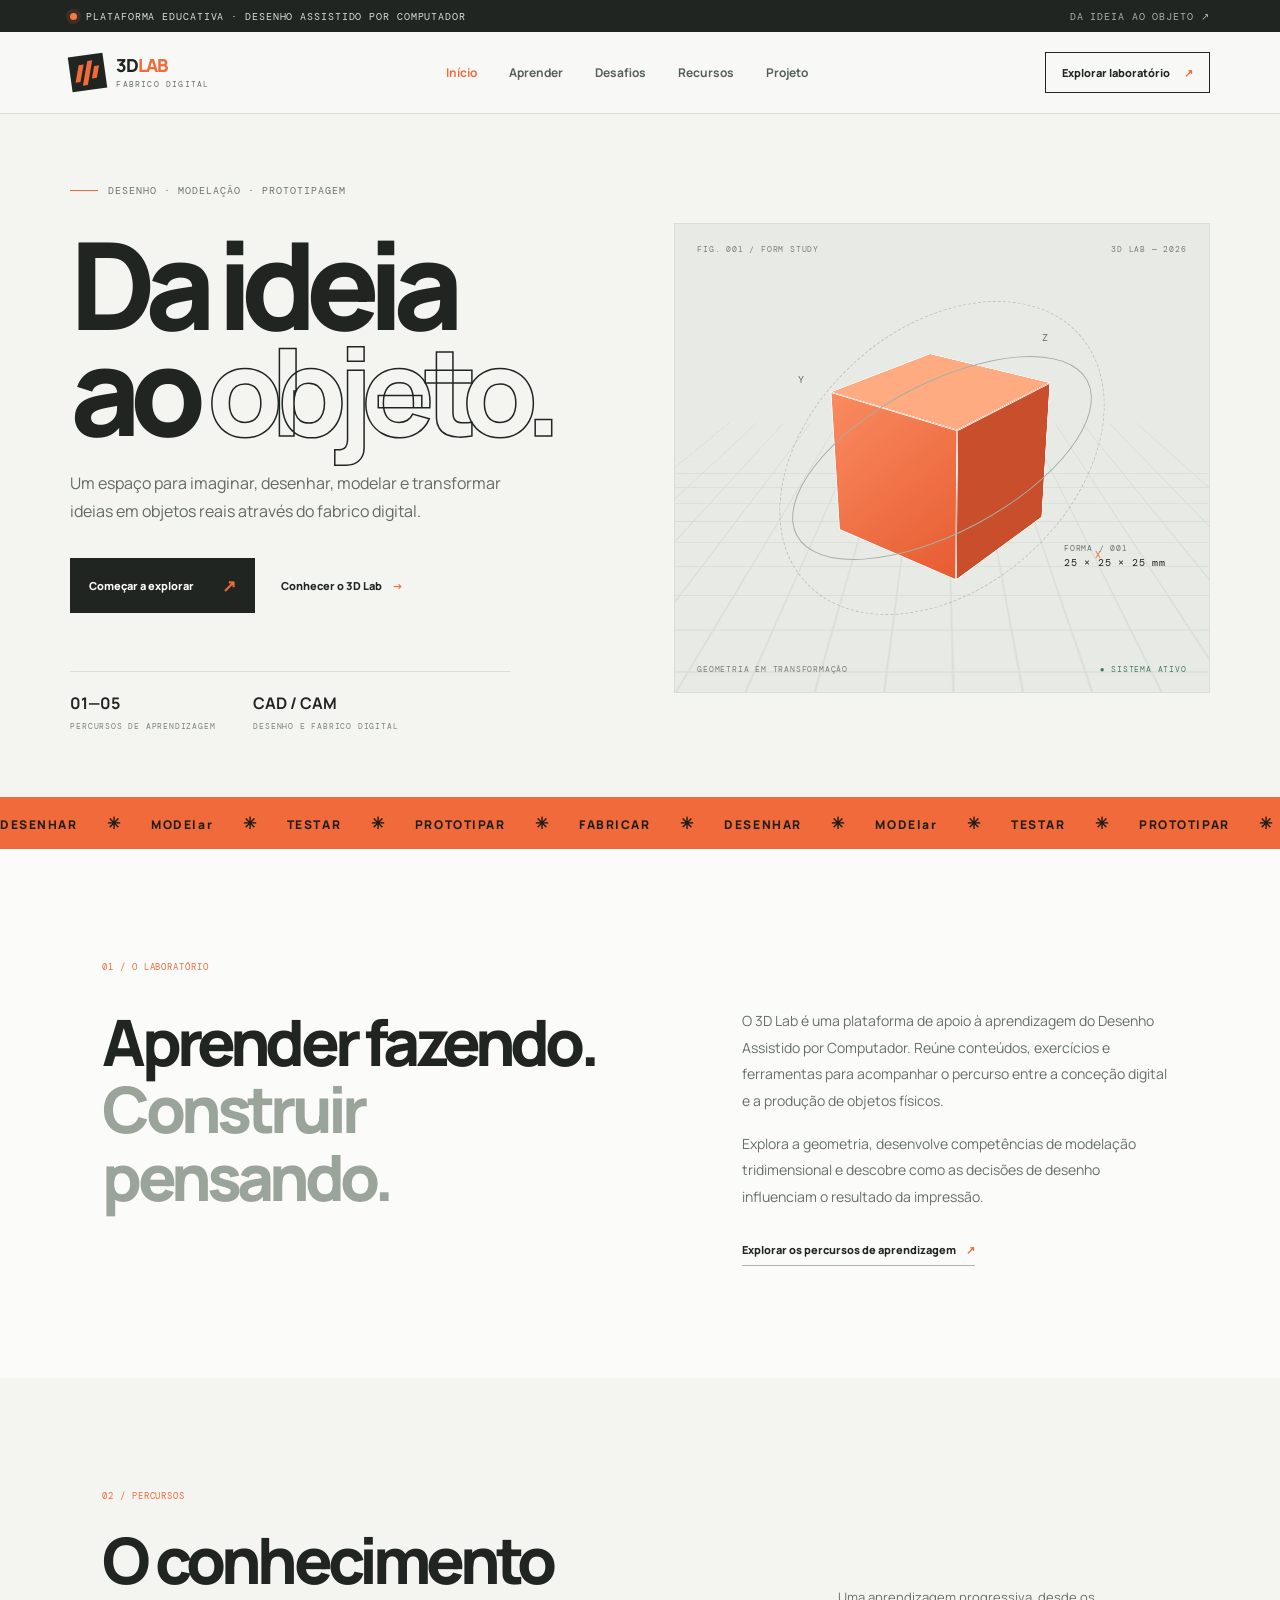
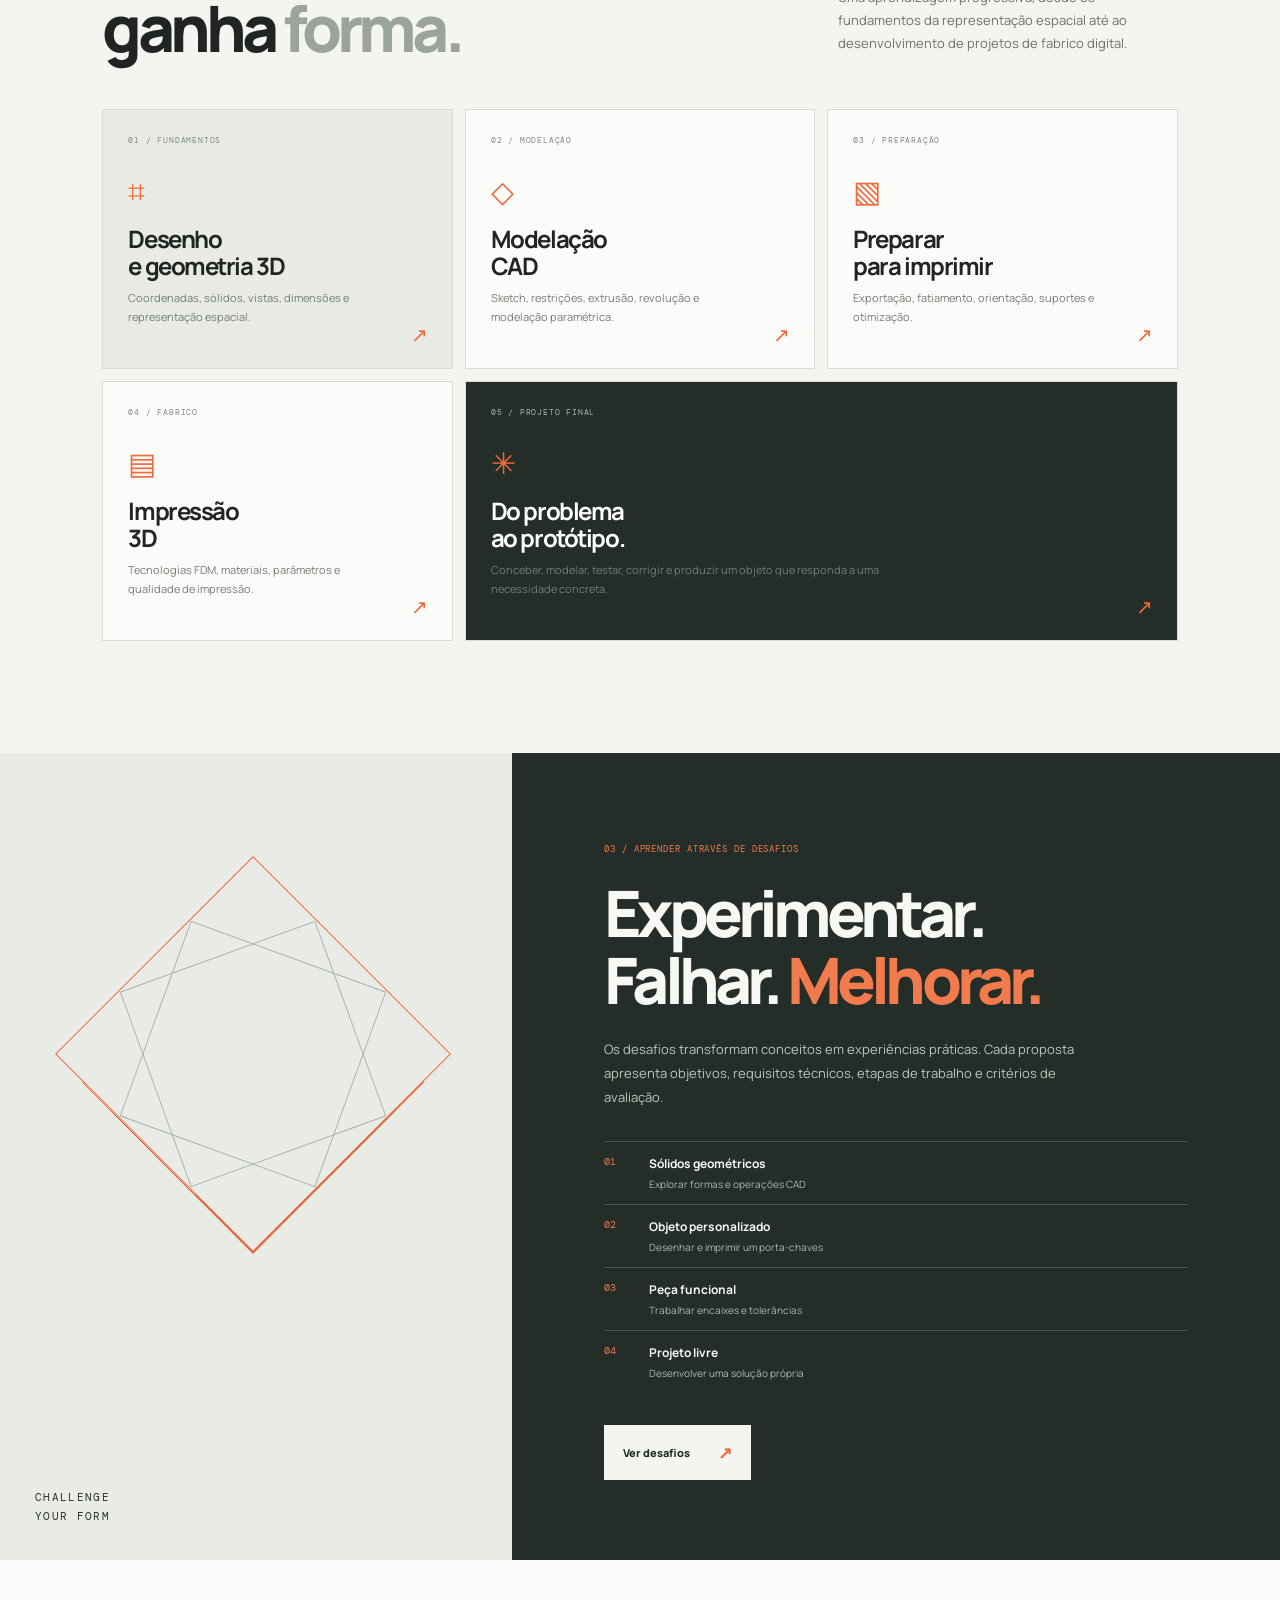
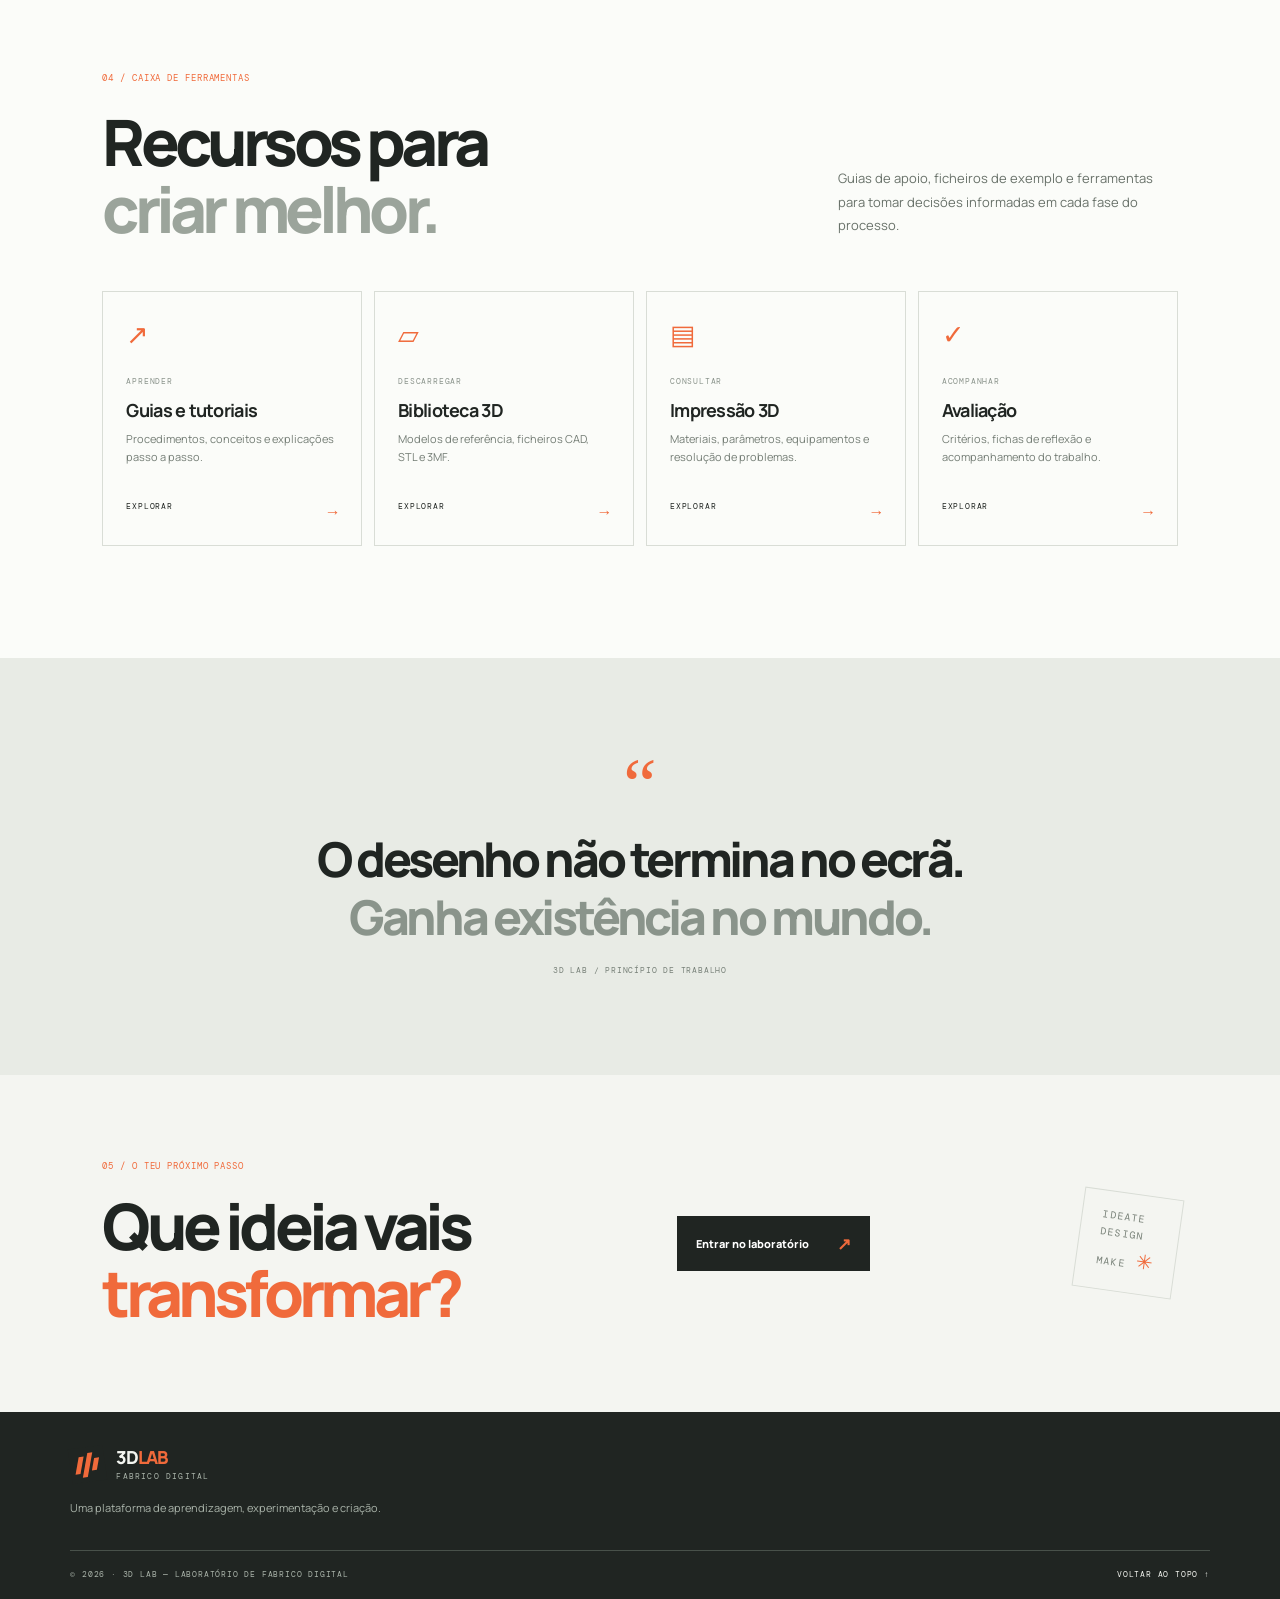
==== index.html @ cad80071 "Add files via upload" ====
<!doctype html>
<html lang="pt-PT">
<head>
  <meta charset="utf-8">
  <meta name="viewport" content="width=device-width, initial-scale=1">
  <meta name="description" content="3D Lab — Laboratório de Fabrico Digital. Aprender CAD, modelar, preparar e imprimir objetos 3D.">
  <meta name="theme-color" content="#f4f5f2">
  <title>3D Lab — Laboratório de Fabrico Digital</title>
  <link rel="preconnect" href="https://fonts.googleapis.com">
  <link rel="preconnect" href="https://fonts.gstatic.com" crossorigin>
  <link href="https://fonts.googleapis.com/css2?family=DM+Mono:wght@400;500&family=Manrope:wght@400;500;600;700;800&display=swap" rel="stylesheet">
  <link rel="stylesheet" href="style.css">
</head>
<body>
  <div class="announcement">
    <span class="status-dot"></span>
    PLATAFORMA EDUCATIVA · DESENHO ASSISTIDO POR COMPUTADOR
    <span class="announcement-right">DA IDEIA AO OBJETO ↗</span>
  </div>

  <header class="site-header">
    <a class="brand" href="#inicio" aria-label="3D Lab — início">
      <span class="brand-mark"><span></span><span></span><span></span></span>
      <span class="brand-name">3D<span>LAB</span><small>FABRICO DIGITAL</small></span>
    </a>
    <button class="menu-toggle" aria-label="Abrir menu" aria-expanded="false">☰</button>
    <nav class="main-nav" aria-label="Navegação principal">
      <a class="active" href="#inicio">Início</a>
      <a href="#percursos">Aprender</a>
      <a href="#desafios">Desafios</a>
      <a href="#recursos">Recursos</a>
      <a href="#sobre">Projeto</a>
    </nav>
    <a class="header-cta" href="#percursos">Explorar laboratório <span>↗</span></a>
  </header>

  <main>
    <section class="hero" id="inicio">
      <div class="hero-copy">
        <div class="eyebrow"><span class="eyebrow-line"></span> DESENHO · MODELAÇÃO · PROTOTIPAGEM</div>
        <h1>Da ideia<br>ao <span class="outline-word">objeto.</span></h1>
        <p class="hero-lead">Um espaço para imaginar, desenhar, modelar e transformar ideias em objetos reais através do fabrico digital.</p>
        <div class="hero-actions">
          <a class="button button-dark" href="#percursos">Começar a explorar <span>↗</span></a>
          <a class="text-link" href="#sobre">Conhecer o 3D Lab <span>→</span></a>
        </div>
        <div class="hero-meta">
          <div><strong>01—05</strong><span>PERCURSOS DE APRENDIZAGEM</span></div>
          <div><strong>CAD / CAM</strong><span>DESENHO E FABRICO DIGITAL</span></div>
        </div>
      </div>
      <div class="hero-visual" aria-label="Composição gráfica de um objeto geométrico tridimensional">
        <div class="visual-topline"><span>FIG. 001 / FORM STUDY</span><span>3D LAB — 2026</span></div>
        <div class="grid-plane"></div>
        <div class="cube-wrap">
          <div class="cube">
            <div class="face front"></div><div class="face back"></div>
            <div class="face right"></div><div class="face left"></div>
            <div class="face top"></div><div class="face bottom"></div>
          </div>
          <div class="orbit orbit-one"></div><div class="orbit orbit-two"></div>
          <span class="axis-label axis-x">X</span><span class="axis-label axis-y">Y</span><span class="axis-label axis-z">Z</span>
          <span class="visual-callout">FORMA / 001<br><b>25 × 25 × 25 mm</b></span>
        </div>
        <div class="visual-bottomline"><span>GEOMETRIA EM TRANSFORMAÇÃO</span><span>● SISTEMA ATIVO</span></div>
      </div>
    </section>

    <section class="ticker" aria-label="Áreas de trabalho">
      <div>DESENHAR <span>✳</span> MODElar <span>✳</span> TESTAR <span>✳</span> PROTOTIPAR <span>✳</span> FABRICAR <span>✳</span> DESENHAR <span>✳</span> MODElar <span>✳</span> TESTAR <span>✳</span> PROTOTIPAR <span>✳</span> FABRICAR <span>✳</span></div>
    </section>

    <section class="section intro-section" id="sobre">
      <div class="section-kicker">01 / O LABORATÓRIO</div>
      <div class="intro-grid">
        <h2>Aprender fazendo.<br><span>Construir pensando.</span></h2>
        <div class="intro-text">
          <p>O 3D Lab é uma plataforma de apoio à aprendizagem do Desenho Assistido por Computador. Reúne conteúdos, exercícios e ferramentas para acompanhar o percurso entre a conceção digital e a produção de objetos físicos.</p>
          <p>Explora a geometria, desenvolve competências de modelação tridimensional e descobre como as decisões de desenho influenciam o resultado da impressão.</p>
          <a class="underlined-link" href="#percursos">Explorar os percursos de aprendizagem <span>↗</span></a>
        </div>
      </div>
    </section>

    <section class="section learning-section" id="percursos">
      <div class="section-heading">
        <div><div class="section-kicker">02 / PERCURSOS</div><h2>O conhecimento<br>ganha <span>forma.</span></h2></div>
        <p>Uma aprendizagem progressiva, desde os fundamentos da representação espacial até ao desenvolvimento de projetos de fabrico digital.</p>
      </div>
      <div class="module-grid">
        <a class="module-card module-featured" href="#desafios">
          <div class="module-number">01 / FUNDAMENTOS</div><div class="module-icon">⌗</div>
          <h3>Desenho<br>e geometria 3D</h3><p>Coordenadas, sólidos, vistas, dimensões e representação espacial.</p>
          <span class="card-arrow">↗</span>
        </a>
        <a class="module-card" href="#desafios">
          <div class="module-number">02 / MODELAÇÃO</div><div class="module-icon">◇</div>
          <h3>Modelação<br>CAD</h3><p>Sketch, restrições, extrusão, revolução e modelação paramétrica.</p>
          <span class="card-arrow">↗</span>
        </a>
        <a class="module-card" href="#recursos">
          <div class="module-number">03 / PREPARAÇÃO</div><div class="module-icon">▧</div>
          <h3>Preparar<br>para imprimir</h3><p>Exportação, fatiamento, orientação, suportes e otimização.</p>
          <span class="card-arrow">↗</span>
        </a>
        <a class="module-card" href="#recursos">
          <div class="module-number">04 / FABRICO</div><div class="module-icon">▤</div>
          <h3>Impressão<br>3D</h3><p>Tecnologias FDM, materiais, parâmetros e qualidade de impressão.</p>
          <span class="card-arrow">↗</span>
        </a>
        <a class="module-card module-wide" href="#desafios">
          <div class="module-number">05 / PROJETO FINAL</div><div class="module-icon">✳</div>
          <h3>Do problema<br>ao protótipo.</h3><p>Conceber, modelar, testar, corrigir e produzir um objeto que responda a uma necessidade concreta.</p>
          <span class="card-arrow">↗</span>
        </a>
      </div>
    </section>

    <section class="challenge-band" id="desafios">
      <div class="challenge-graphic"><div class="wire-shape"></div><span>CHALLENGE<br>YOUR FORM</span></div>
      <div class="challenge-copy">
        <div class="section-kicker">03 / APRENDER ATRAVÉS DE DESAFIOS</div>
        <h2>Experimentar.<br>Falhar. <span>Melhorar.</span></h2>
        <p>Os desafios transformam conceitos em experiências práticas. Cada proposta apresenta objetivos, requisitos técnicos, etapas de trabalho e critérios de avaliação.</p>
        <div class="challenge-list">
          <div><span>01</span><b>Sólidos geométricos</b><small>Explorar formas e operações CAD</small></div>
          <div><span>02</span><b>Objeto personalizado</b><small>Desenhar e imprimir um porta-chaves</small></div>
          <div><span>03</span><b>Peça funcional</b><small>Trabalhar encaixes e tolerâncias</small></div>
          <div><span>04</span><b>Projeto livre</b><small>Desenvolver uma solução própria</small></div>
        </div>
        <a class="button button-light" href="pages/desafios.html">Ver desafios <span>↗</span></a>
      </div>
    </section>

    <section class="section resources-section" id="recursos">
      <div class="section-heading">
        <div><div class="section-kicker">04 / CAIXA DE FERRAMENTAS</div><h2>Recursos para<br><span>criar melhor.</span></h2></div>
        <p>Guias de apoio, ficheiros de exemplo e ferramentas para tomar decisões informadas em cada fase do processo.</p>
      </div>
      <div class="resource-grid">
        <a class="resource-card" href="pages/guias.html"><span class="resource-symbol">↗</span><span class="resource-type">APRENDER</span><h3>Guias e tutoriais</h3><p>Procedimentos, conceitos e explicações passo a passo.</p><span class="resource-bottom">EXPLORAR <b>→</b></span></a>
        <a class="resource-card" href="pages/biblioteca.html"><span class="resource-symbol">▱</span><span class="resource-type">DESCARREGAR</span><h3>Biblioteca 3D</h3><p>Modelos de referência, ficheiros CAD, STL e 3MF.</p><span class="resource-bottom">EXPLORAR <b>→</b></span></a>
        <a class="resource-card" href="pages/impressao.html"><span class="resource-symbol">▤</span><span class="resource-type">CONSULTAR</span><h3>Impressão 3D</h3><p>Materiais, parâmetros, equipamentos e resolução de problemas.</p><span class="resource-bottom">EXPLORAR <b>→</b></span></a>
        <a class="resource-card" href="pages/avaliacao.html"><span class="resource-symbol">✓</span><span class="resource-type">ACOMPANHAR</span><h3>Avaliação</h3><p>Critérios, fichas de reflexão e acompanhamento do trabalho.</p><span class="resource-bottom">EXPLORAR <b>→</b></span></a>
      </div>
    </section>

    <section class="quote-section">
      <div class="quote-mark">“</div>
      <blockquote>O desenho não termina no ecrã.<br><span>Ganha existência no mundo.</span></blockquote>
      <div class="quote-caption">3D LAB / PRINCÍPIO DE TRABALHO</div>
    </section>

    <section class="final-cta">
      <div><div class="section-kicker">05 / O TEU PRÓXIMO PASSO</div><h2>Que ideia vais<br><span>transformar?</span></h2></div>
      <a class="button button-dark" href="#percursos">Entrar no laboratório <span>↗</span></a>
      <div class="cta-stamp">IDEATE<br>DESIGN<br>MAKE<span>✳</span></div>
    </section>
  </main>

  <footer class="site-footer">
    <a class="brand footer-brand" href="#inicio"><span class="brand-mark"><span></span><span></span><span></span></span><span class="brand-name">3D<span>LAB</span><small>FABRICO DIGITAL</small></span></a>
    <p>Uma plataforma de aprendizagem, experimentação e criação.</p>
    <div class="footer-bottom"><span>© 2026 · 3D LAB — LABORATÓRIO DE FABRICO DIGITAL</span><a href="#inicio">VOLTAR AO TOPO ↑</a></div>
  </footer>
  <script src="script.js"></script>
</body>
</html>
---- style.css ----
@import url('https://fonts.googleapis.com/css2?family=DM+Mono:wght@400;500&family=Manrope:wght@400;500;600;700;800&display=swap');
:root{--ink:#202522;--muted:#69716b;--paper:#f4f5f1;--white:#fff;--line:#d9ddd6;--orange:#f06a3b;--pale:#e8ebe5;--mono:"DM Mono",monospace;--sans:"Manrope",Arial,sans-serif}
*{box-sizing:border-box}html{scroll-behavior:smooth;scroll-padding-top:90px}body{margin:0;background:var(--paper);color:var(--ink);font-family:var(--sans);-webkit-font-smoothing:antialiased}a{color:inherit;text-decoration:none}.announcement{height:32px;background:var(--ink);color:#d8ded7;padding:0 5.5%;display:flex;align-items:center;gap:9px;font:10px var(--mono);letter-spacing:.09em}.announcement-right{margin-left:auto;color:#aab2aa}.status-dot{width:7px;height:7px;border-radius:50%;background:#f47a4b;box-shadow:0 0 0 4px #f06a3b24}.site-header{height:82px;padding:0 5.5%;display:flex;align-items:center;justify-content:space-between;border-bottom:1px solid var(--line);background:#f8f9f6;position:sticky;top:0;z-index:20}.brand{display:flex;align-items:center;gap:11px}.brand-mark{width:35px;height:35px;background:var(--ink);display:flex;align-items:center;justify-content:center;gap:3px;transform:rotate(-8deg)}.brand-mark span{display:block;width:5px;background:var(--orange);height:17px;transform:skew(-18deg)}.brand-mark span:nth-child(2){height:24px}.brand-mark span:nth-child(3){height:12px}.brand-name{font-size:18px;font-weight:800;letter-spacing:-.08em;line-height:1}.brand-name>span{color:var(--orange)}.brand-name small{display:block;font:8px var(--mono);letter-spacing:.15em;margin-top:5px;color:var(--muted)}.main-nav{display:flex;gap:32px}.main-nav a{font-size:12px;color:#555e57;font-weight:700;transition:.2s}.main-nav a:hover,.main-nav a.active{color:var(--orange)}.header-cta{font-size:11px;font-weight:800;border:1px solid var(--ink);padding:12px 16px}.header-cta span{color:var(--orange);margin-left:12px}.menu-toggle{display:none;border:0;background:none;font-size:24px}.hero{min-height:610px;display:grid;grid-template-columns:1fr 1fr;padding:70px 5.5% 66px;gap:6%;align-items:center}.eyebrow,.section-kicker,.module-number,.resource-type,.quote-caption,.visual-topline,.visual-bottomline,.hero-meta span,.module-number,.resource-bottom,.footer-bottom,.visual-callout,.axis-label{font:10px var(--mono);letter-spacing:.1em}.eyebrow{display:flex;align-items:center;gap:10px;color:#6b746d}.eyebrow-line{height:1px;width:28px;background:var(--orange)}h1{font-size:clamp(76px,9.5vw,138px);line-height:.87;letter-spacing:-.095em;margin:34px 0 26px;font-weight:800} .outline-word{color:transparent;-webkit-text-stroke:1.5px var(--ink)}.hero-lead{max-width:460px;font-size:16px;line-height:1.8;color:#616a63}.hero-actions{display:flex;align-items:center;gap:26px;margin-top:32px}.button{display:inline-flex;align-items:center;gap:28px;padding:16px 19px;font-size:11px;font-weight:800;transition:.2s}.button span{font-size:17px}.button-dark{background:var(--ink);color:white}.button-dark span{color:var(--orange)}.button-dark:hover{background:var(--orange);transform:translateY(-2px)}.button-dark:hover span{color:white}.text-link,.underlined-link{font-size:11px;font-weight:800}.text-link span,.underlined-link span{color:var(--orange);margin-left:8px}.hero-meta{display:flex;gap:38px;margin-top:58px;padding-top:20px;border-top:1px solid var(--line);max-width:440px}.hero-meta div{display:flex;flex-direction:column;gap:7px}.hero-meta strong{font-size:16px}.hero-meta span{font-size:8px;color:#7b837c}.hero-visual{height:470px;background:#e8ebe5;position:relative;overflow:hidden;border:1px solid #d9ded7}.visual-topline,.visual-bottomline{position:absolute;left:22px;right:22px;display:flex;justify-content:space-between;color:#788078;font-size:8px;z-index:3}.visual-topline{top:20px}.visual-bottomline{bottom:18px}.visual-bottomline span:last-child{color:#477e60}.grid-plane{position:absolute;inset:0;background-image:linear-gradient(#cbd2c9 1px,transparent 1px),linear-gradient(90deg,#cbd2c9 1px,transparent 1px);background-size:34px 34px;opacity:.55;transform:perspective(500px) rotateX(57deg) scale(1.5);transform-origin:center 75%}.cube-wrap{position:absolute;inset:0;display:grid;place-items:center;perspective:800px}.cube{width:150px;height:150px;position:relative;transform-style:preserve-3d;transform:rotateX(-25deg) rotateY(-38deg);animation:turn 22s linear infinite}.face{position:absolute;width:150px;height:150px;border:1px solid #f8f9f6;background:#f06a3b}.front{transform:translateZ(75px);background:linear-gradient(135deg,#fa8b60,#e75c31)}.back{transform:rotateY(180deg) translateZ(75px);background:#d8542d}.right{transform:rotateY(90deg) translateZ(75px);background:#c94f2c}.left{transform:rotateY(-90deg) translateZ(75px);background:#f68a5e}.top{transform:rotateX(90deg) translateZ(75px);background:#ffab82}.bottom{transform:rotateX(-90deg) translateZ(75px);background:#a94428}.orbit{position:absolute;width:330px;height:150px;border:1px solid #a5afa5;border-radius:50%;transform:rotate(-28deg)}.orbit-two{width:260px;height:370px;transform:rotate(48deg);border-style:dashed;opacity:.65}.axis-label{position:absolute;color:#606d63}.axis-x{right:20%;bottom:28%;color:var(--orange)}.axis-y{left:23%;top:32%}.axis-z{right:30%;top:23%}.visual-callout{position:absolute;right:8%;bottom:26%;font-size:8px;color:#69736b;line-height:1.8}.visual-callout b{font:10px var(--mono);color:var(--ink)}@keyframes turn{to{transform:rotateX(-25deg) rotateY(322deg)}}.ticker{background:var(--orange);color:#211f1b;overflow:hidden;white-space:nowrap;padding:15px 0;font-size:12px;font-weight:800;letter-spacing:.13em}.ticker div{word-spacing:14px;animation:marquee 35s linear infinite}.ticker span{font-size:16px;margin:0 12px}@keyframes marquee{to{transform:translateX(-25%)}}.section{padding:112px 8%}.intro-section{background:#fbfcf9}.section-kicker{color:var(--orange);font-size:9px}.intro-grid{display:grid;grid-template-columns:1.1fr .9fr;gap:10%;margin-top:35px}.intro-grid h2,.section-heading h2,.challenge-copy h2,.final-cta h2{font-size:clamp(38px,5vw,65px);letter-spacing:-.075em;line-height:1.05;margin:0;font-weight:800}.intro-grid h2 span,.section-heading h2 span,.challenge-copy h2 span,.final-cta h2 span{color:#9ba49b}.intro-text p{font-size:14px;line-height:1.9;color:#657067;margin:0 0 16px}.underlined-link{display:inline-block;margin-top:16px;padding-bottom:8px;border-bottom:1px solid #aeb6ad}.learning-section{background:var(--paper)}.section-heading{display:flex;justify-content:space-between;align-items:end;gap:50px;margin-bottom:48px}.section-heading h2{margin-top:24px}.section-heading>p{max-width:340px;font-size:13px;line-height:1.8;color:#687169;margin:0 0 5px}.module-grid{display:grid;grid-template-columns:repeat(3,1fr);gap:12px}.module-card{min-height:260px;background:#fbfcf9;border:1px solid var(--line);padding:25px;position:relative;transition:.25s;display:flex;flex-direction:column}.module-card:hover{background:var(--ink);color:white;transform:translateY(-4px)}.module-featured{background:#e7ebe4}.module-number{font-size:8px;color:#818981}.module-icon{font-size:30px;color:var(--orange);margin:25px 0 15px}.module-card h3{font-size:24px;line-height:1.12;letter-spacing:-.06em;margin:0 0 10px}.module-card p{font-size:11px;line-height:1.7;color:#737c74;max-width:250px;margin:0}.module-card:hover p{color:#c0c7c0}.card-arrow{position:absolute;right:24px;bottom:20px;color:var(--orange);font-size:20px}.module-wide{grid-column:span 2;background:#252d28;color:white}.module-wide p{max-width:440px}.module-wide .module-number{color:#aeb8ae}.challenge-band{background:#252d28;color:#f7f8f4;display:grid;grid-template-columns:.8fr 1.2fr;min-height:650px}.challenge-graphic{position:relative;overflow:hidden;background:#e9ece6;color:#28312b;display:flex;align-items:end;padding:35px;font:11px var(--mono);letter-spacing:.12em}.wire-shape{position:absolute;width:280px;height:280px;border:1px solid var(--orange);transform:rotate(45deg);top:20%;left:22%;box-shadow:20px 20px 0 -19px var(--orange),40px 40px 0 -39px #28312b,60px 60px 0 -59px var(--orange)}.wire-shape:before,.wire-shape:after{content:"";position:absolute;inset:35px;border:1px solid #aab4aa;transform:rotate(25deg)}.wire-shape:after{transform:rotate(65deg)}.challenge-graphic span{position:relative;z-index:1;line-height:1.7}.challenge-copy{padding:90px 12% 80px}.challenge-copy .section-kicker{color:#f17b4d}.challenge-copy h2{margin:24px 0}.challenge-copy h2 span{color:#f17b4d}.challenge-copy>p{max-width:500px;color:#bdc6bd;font-size:13px;line-height:1.85}.challenge-list{margin:32px 0}.challenge-list>div{display:grid;grid-template-columns:35px 1fr;gap:5px 10px;padding:13px 0;border-top:1px solid #465149}.challenge-list span{grid-row:span 2;color:#f17b4d;font:10px var(--mono)}.challenge-list b{font-size:12px}.challenge-list small{font-size:10px;color:#aeb8ae}.button-light{background:#f3f5f0;color:#252d28}.button-light span{color:var(--orange)}.resources-section{background:#fbfcf9}.resource-grid{display:grid;grid-template-columns:repeat(4,1fr);gap:12px}.resource-card{border:1px solid var(--line);padding:23px;min-height:255px;display:flex;flex-direction:column;transition:.2s}.resource-card:hover{border-color:var(--orange);transform:translateY(-3px)}.resource-symbol{font-size:27px;color:var(--orange);margin-bottom:24px}.resource-type{font-size:8px;color:#8b948c}.resource-card h3{font-size:18px;letter-spacing:-.04em;margin:12px 0 8px}.resource-card p{font-size:11px;line-height:1.7;color:#747d75;margin:0}.resource-bottom{display:flex;justify-content:space-between;margin-top:auto;padding-top:22px;font-size:8px}.resource-bottom b{font-size:16px;color:var(--orange)}.quote-section{padding:100px 8%;background:#e8ebe5;text-align:center}.quote-mark{font-size:75px;line-height:.7;color:var(--orange);font-family:Georgia,serif}.quote-section blockquote{font-size:clamp(26px,4vw,48px);font-weight:800;letter-spacing:-.07em;line-height:1.2;margin:20px 0}.quote-section blockquote span{color:#8a948b}.quote-caption{font-size:8px;color:#778078}.final-cta{padding:85px 8%;display:flex;align-items:center;justify-content:space-between;position:relative;overflow:hidden}.final-cta h2{margin-top:20px}.final-cta h2 span{color:var(--orange)}.cta-stamp{font:10px/1.7 var(--mono);letter-spacing:.13em;border:1px solid var(--line);padding:15px 20px;transform:rotate(8deg);color:#788178}.cta-stamp span{color:var(--orange);font-size:20px;margin-left:10px}.site-footer{background:var(--ink);color:#f3f5f0;padding:35px 5.5% 20px}.footer-brand .brand-name small{color:#aab4aa}.site-footer>p{font-size:11px;color:#aab4aa;margin:18px 0 35px}.footer-bottom{border-top:1px solid #48514a;padding-top:18px;display:flex;justify-content:space-between;color:#aab4aa;font-size:8px}.footer-bottom a{color:#f3f5f0}
@media(max-width:900px){.main-nav{gap:17px}.header-cta{display:none}.hero{gap:4%;padding-top:55px}.hero-visual{height:400px}.section{padding:85px 6%}.resource-grid{grid-template-columns:repeat(2,1fr)}.challenge-copy{padding:70px 8%}.module-card{padding:20px}.module-card h3{font-size:21px}}
@media(max-width:650px){.announcement{font-size:8px;padding:0 5%}.announcement-right{display:none}.site-header{height:68px;padding:0 5%}.menu-toggle{display:block}.main-nav{display:none;position:absolute;top:68px;left:0;right:0;background:#f8f9f6;padding:20px 6%;border-bottom:1px solid var(--line);flex-direction:column;gap:20px}.main-nav.open{display:flex}.hero{grid-template-columns:1fr;padding:55px 6% 45px;gap:45px}.hero h1{font-size:clamp(76px,18vw,110px)}.hero-visual{height:350px}.hero-meta{margin-top:42px}.section{padding:75px 6%}.intro-grid{grid-template-columns:1fr;gap:25px}.section-heading{display:block}.section-heading>p{margin-top:22px}.module-grid{grid-template-columns:1fr 1fr}.module-card{min-height:245px;padding:18px}.module-card h3{font-size:20px}.module-wide{grid-column:span 2}.challenge-band{grid-template-columns:1fr}.challenge-graphic{min-height:260px}.wire-shape{width:190px;height:190px;top:12%;left:30%}.challenge-copy{padding:65px 7%}.resource-grid{grid-template-columns:1fr 1fr}.resource-card{padding:17px;min-height:245px}.final-cta{padding:70px 6%;display:block}.final-cta .button{margin-top:28px}.cta-stamp{position:absolute;right:7%;top:40px;opacity:.5}.footer-bottom{gap:15px;line-height:1.7}.footer-bottom span{max-width:65%}}
@media(prefers-reduced-motion:reduce){*,*::before,*::after{scroll-behavior:auto!important;animation-duration:.01ms!important;animation-iteration-count:1!important;transition-duration:.01ms!important}}

body:has(main.section li) main.section li{padding:18px 8px;border-bottom:1px solid #d9ddd6;list-style:none;font-weight:700;font-size:14px}body:has(main.section li) main.section ul{padding:0;margin-top:0}
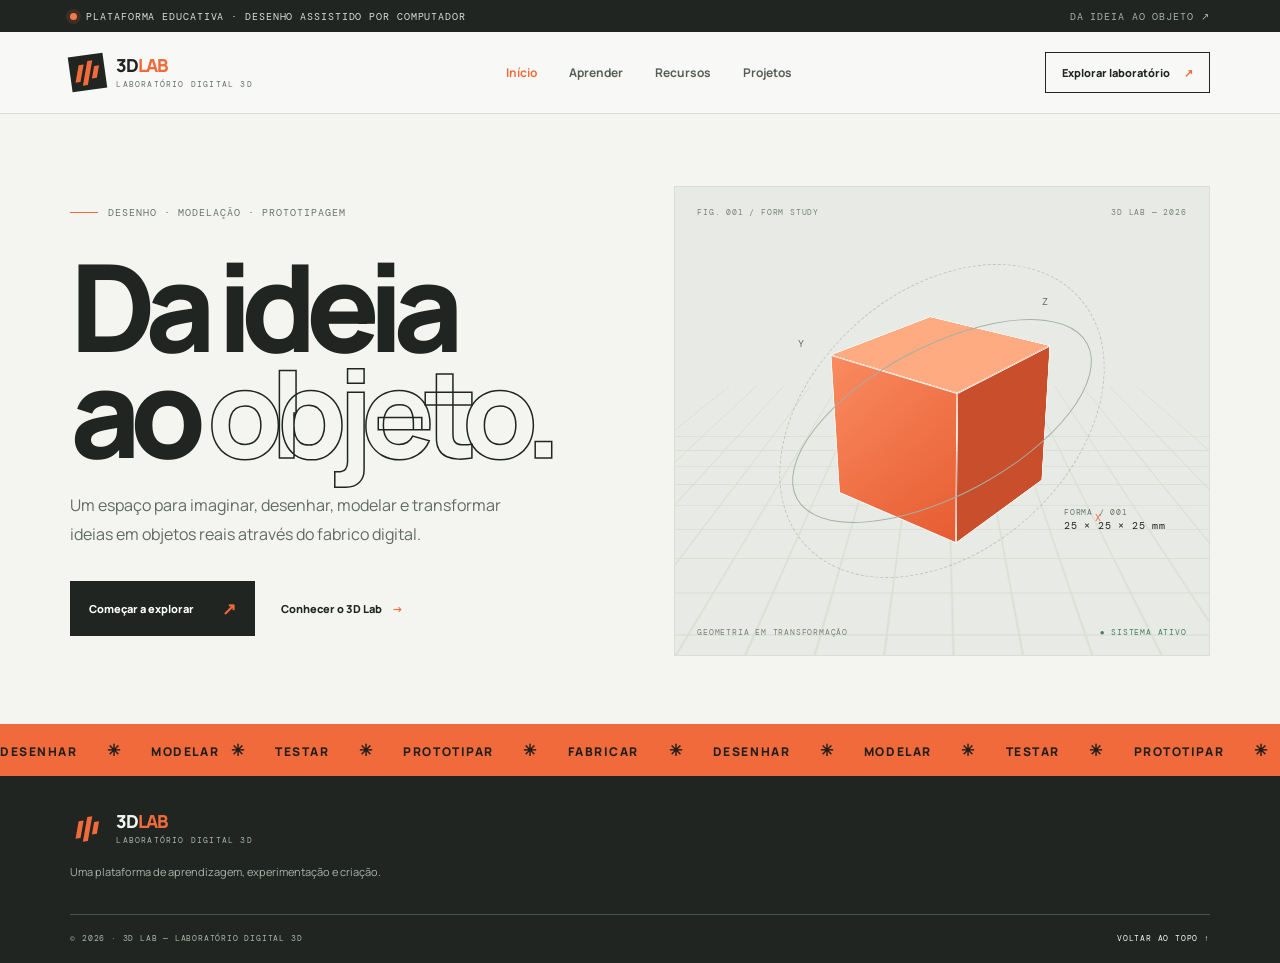
==== commit fe79f055: "Add files via upload" ====
--- a/index.html
+++ b/index.html
@@ -3,9 +3,9 @@
 <head>
   <meta charset="utf-8">
   <meta name="viewport" content="width=device-width, initial-scale=1">
-  <meta name="description" content="3D Lab — Laboratório de Fabrico Digital. Aprender CAD, modelar, preparar e imprimir objetos 3D.">
+  <meta name="description" content="3D Lab — Laboratório Digital 3D. Aprender CAD, modelar, preparar e imprimir objetos 3D.">
   <meta name="theme-color" content="#f4f5f2">
-  <title>3D Lab — Laboratório de Fabrico Digital</title>
+  <title>3D Lab — Laboratório Digital 3D</title>
   <link rel="preconnect" href="https://fonts.googleapis.com">
   <link rel="preconnect" href="https://fonts.gstatic.com" crossorigin>
   <link href="https://fonts.googleapis.com/css2?family=DM+Mono:wght@400;500&family=Manrope:wght@400;500;600;700;800&display=swap" rel="stylesheet">
@@ -21,15 +21,14 @@
   <header class="site-header">
     <a class="brand" href="#inicio" aria-label="3D Lab — início">
       <span class="brand-mark"><span></span><span></span><span></span></span>
-      <span class="brand-name">3D<span>LAB</span><small>FABRICO DIGITAL</small></span>
+      <span class="brand-name">3D<span>LAB</span><small>LABORATÓRIO DIGITAL 3D</small></span>
     </a>
     <button class="menu-toggle" aria-label="Abrir menu" aria-expanded="false">☰</button>
     <nav class="main-nav" aria-label="Navegação principal">
       <a class="active" href="#inicio">Início</a>
       <a href="#percursos">Aprender</a>
-      <a href="#desafios">Desafios</a>
       <a href="#recursos">Recursos</a>
-      <a href="#sobre">Projeto</a>
+      <a href="#sobre">Projetos</a>
     </nav>
     <a class="header-cta" href="#percursos">Explorar laboratório <span>↗</span></a>
   </header>
@@ -43,10 +42,6 @@
         <div class="hero-actions">
           <a class="button button-dark" href="#percursos">Começar a explorar <span>↗</span></a>
           <a class="text-link" href="#sobre">Conhecer o 3D Lab <span>→</span></a>
-        </div>
-        <div class="hero-meta">
-          <div><strong>01—05</strong><span>PERCURSOS DE APRENDIZAGEM</span></div>
-          <div><strong>CAD / CAM</strong><span>DESENHO E FABRICO DIGITAL</span></div>
         </div>
       </div>
       <div class="hero-visual" aria-label="Composição gráfica de um objeto geométrico tridimensional">
@@ -67,101 +62,12 @@
     </section>
 
     <section class="ticker" aria-label="Áreas de trabalho">
-      <div>DESENHAR <span>✳</span> MODElar <span>✳</span> TESTAR <span>✳</span> PROTOTIPAR <span>✳</span> FABRICAR <span>✳</span> DESENHAR <span>✳</span> MODElar <span>✳</span> TESTAR <span>✳</span> PROTOTIPAR <span>✳</span> FABRICAR <span>✳</span></div>
+      <div>DESENHAR <span>✳</span> MODELAR<span>✳</span> TESTAR <span>✳</span> PROTOTIPAR <span>✳</span> FABRICAR <span>✳</span> DESENHAR <span>✳</span> MODELAR <span>✳</span> TESTAR <span>✳</span> PROTOTIPAR <span>✳</span> FABRICAR <span>✳</span></div>
     </section>
-
-    <section class="section intro-section" id="sobre">
-      <div class="section-kicker">01 / O LABORATÓRIO</div>
-      <div class="intro-grid">
-        <h2>Aprender fazendo.<br><span>Construir pensando.</span></h2>
-        <div class="intro-text">
-          <p>O 3D Lab é uma plataforma de apoio à aprendizagem do Desenho Assistido por Computador. Reúne conteúdos, exercícios e ferramentas para acompanhar o percurso entre a conceção digital e a produção de objetos físicos.</p>
-          <p>Explora a geometria, desenvolve competências de modelação tridimensional e descobre como as decisões de desenho influenciam o resultado da impressão.</p>
-          <a class="underlined-link" href="#percursos">Explorar os percursos de aprendizagem <span>↗</span></a>
-        </div>
-      </div>
-    </section>
-
-    <section class="section learning-section" id="percursos">
-      <div class="section-heading">
-        <div><div class="section-kicker">02 / PERCURSOS</div><h2>O conhecimento<br>ganha <span>forma.</span></h2></div>
-        <p>Uma aprendizagem progressiva, desde os fundamentos da representação espacial até ao desenvolvimento de projetos de fabrico digital.</p>
-      </div>
-      <div class="module-grid">
-        <a class="module-card module-featured" href="#desafios">
-          <div class="module-number">01 / FUNDAMENTOS</div><div class="module-icon">⌗</div>
-          <h3>Desenho<br>e geometria 3D</h3><p>Coordenadas, sólidos, vistas, dimensões e representação espacial.</p>
-          <span class="card-arrow">↗</span>
-        </a>
-        <a class="module-card" href="#desafios">
-          <div class="module-number">02 / MODELAÇÃO</div><div class="module-icon">◇</div>
-          <h3>Modelação<br>CAD</h3><p>Sketch, restrições, extrusão, revolução e modelação paramétrica.</p>
-          <span class="card-arrow">↗</span>
-        </a>
-        <a class="module-card" href="#recursos">
-          <div class="module-number">03 / PREPARAÇÃO</div><div class="module-icon">▧</div>
-          <h3>Preparar<br>para imprimir</h3><p>Exportação, fatiamento, orientação, suportes e otimização.</p>
-          <span class="card-arrow">↗</span>
-        </a>
-        <a class="module-card" href="#recursos">
-          <div class="module-number">04 / FABRICO</div><div class="module-icon">▤</div>
-          <h3>Impressão<br>3D</h3><p>Tecnologias FDM, materiais, parâmetros e qualidade de impressão.</p>
-          <span class="card-arrow">↗</span>
-        </a>
-        <a class="module-card module-wide" href="#desafios">
-          <div class="module-number">05 / PROJETO FINAL</div><div class="module-icon">✳</div>
-          <h3>Do problema<br>ao protótipo.</h3><p>Conceber, modelar, testar, corrigir e produzir um objeto que responda a uma necessidade concreta.</p>
-          <span class="card-arrow">↗</span>
-        </a>
-      </div>
-    </section>
-
-    <section class="challenge-band" id="desafios">
-      <div class="challenge-graphic"><div class="wire-shape"></div><span>CHALLENGE<br>YOUR FORM</span></div>
-      <div class="challenge-copy">
-        <div class="section-kicker">03 / APRENDER ATRAVÉS DE DESAFIOS</div>
-        <h2>Experimentar.<br>Falhar. <span>Melhorar.</span></h2>
-        <p>Os desafios transformam conceitos em experiências práticas. Cada proposta apresenta objetivos, requisitos técnicos, etapas de trabalho e critérios de avaliação.</p>
-        <div class="challenge-list">
-          <div><span>01</span><b>Sólidos geométricos</b><small>Explorar formas e operações CAD</small></div>
-          <div><span>02</span><b>Objeto personalizado</b><small>Desenhar e imprimir um porta-chaves</small></div>
-          <div><span>03</span><b>Peça funcional</b><small>Trabalhar encaixes e tolerâncias</small></div>
-          <div><span>04</span><b>Projeto livre</b><small>Desenvolver uma solução própria</small></div>
-        </div>
-        <a class="button button-light" href="pages/desafios.html">Ver desafios <span>↗</span></a>
-      </div>
-    </section>
-
-    <section class="section resources-section" id="recursos">
-      <div class="section-heading">
-        <div><div class="section-kicker">04 / CAIXA DE FERRAMENTAS</div><h2>Recursos para<br><span>criar melhor.</span></h2></div>
-        <p>Guias de apoio, ficheiros de exemplo e ferramentas para tomar decisões informadas em cada fase do processo.</p>
-      </div>
-      <div class="resource-grid">
-        <a class="resource-card" href="pages/guias.html"><span class="resource-symbol">↗</span><span class="resource-type">APRENDER</span><h3>Guias e tutoriais</h3><p>Procedimentos, conceitos e explicações passo a passo.</p><span class="resource-bottom">EXPLORAR <b>→</b></span></a>
-        <a class="resource-card" href="pages/biblioteca.html"><span class="resource-symbol">▱</span><span class="resource-type">DESCARREGAR</span><h3>Biblioteca 3D</h3><p>Modelos de referência, ficheiros CAD, STL e 3MF.</p><span class="resource-bottom">EXPLORAR <b>→</b></span></a>
-        <a class="resource-card" href="pages/impressao.html"><span class="resource-symbol">▤</span><span class="resource-type">CONSULTAR</span><h3>Impressão 3D</h3><p>Materiais, parâmetros, equipamentos e resolução de problemas.</p><span class="resource-bottom">EXPLORAR <b>→</b></span></a>
-        <a class="resource-card" href="pages/avaliacao.html"><span class="resource-symbol">✓</span><span class="resource-type">ACOMPANHAR</span><h3>Avaliação</h3><p>Critérios, fichas de reflexão e acompanhamento do trabalho.</p><span class="resource-bottom">EXPLORAR <b>→</b></span></a>
-      </div>
-    </section>
-
-    <section class="quote-section">
-      <div class="quote-mark">“</div>
-      <blockquote>O desenho não termina no ecrã.<br><span>Ganha existência no mundo.</span></blockquote>
-      <div class="quote-caption">3D LAB / PRINCÍPIO DE TRABALHO</div>
-    </section>
-
-    <section class="final-cta">
-      <div><div class="section-kicker">05 / O TEU PRÓXIMO PASSO</div><h2>Que ideia vais<br><span>transformar?</span></h2></div>
-      <a class="button button-dark" href="#percursos">Entrar no laboratório <span>↗</span></a>
-      <div class="cta-stamp">IDEATE<br>DESIGN<br>MAKE<span>✳</span></div>
-    </section>
-  </main>
-
   <footer class="site-footer">
-    <a class="brand footer-brand" href="#inicio"><span class="brand-mark"><span></span><span></span><span></span></span><span class="brand-name">3D<span>LAB</span><small>FABRICO DIGITAL</small></span></a>
+    <a class="brand footer-brand" href="#inicio"><span class="brand-mark"><span></span><span></span><span></span></span><span class="brand-name">3D<span>LAB</span><small>LABORATÓRIO DIGITAL 3D</small></span></a>
     <p>Uma plataforma de aprendizagem, experimentação e criação.</p>
-    <div class="footer-bottom"><span>© 2026 · 3D LAB — LABORATÓRIO DE FABRICO DIGITAL</span><a href="#inicio">VOLTAR AO TOPO ↑</a></div>
+    <div class="footer-bottom"><span>© 2026 · 3D LAB — LABORATÓRIO DIGITAL 3D</span><a href="#inicio">VOLTAR AO TOPO ↑</a></div>
   </footer>
   <script src="script.js"></script>
 </body>
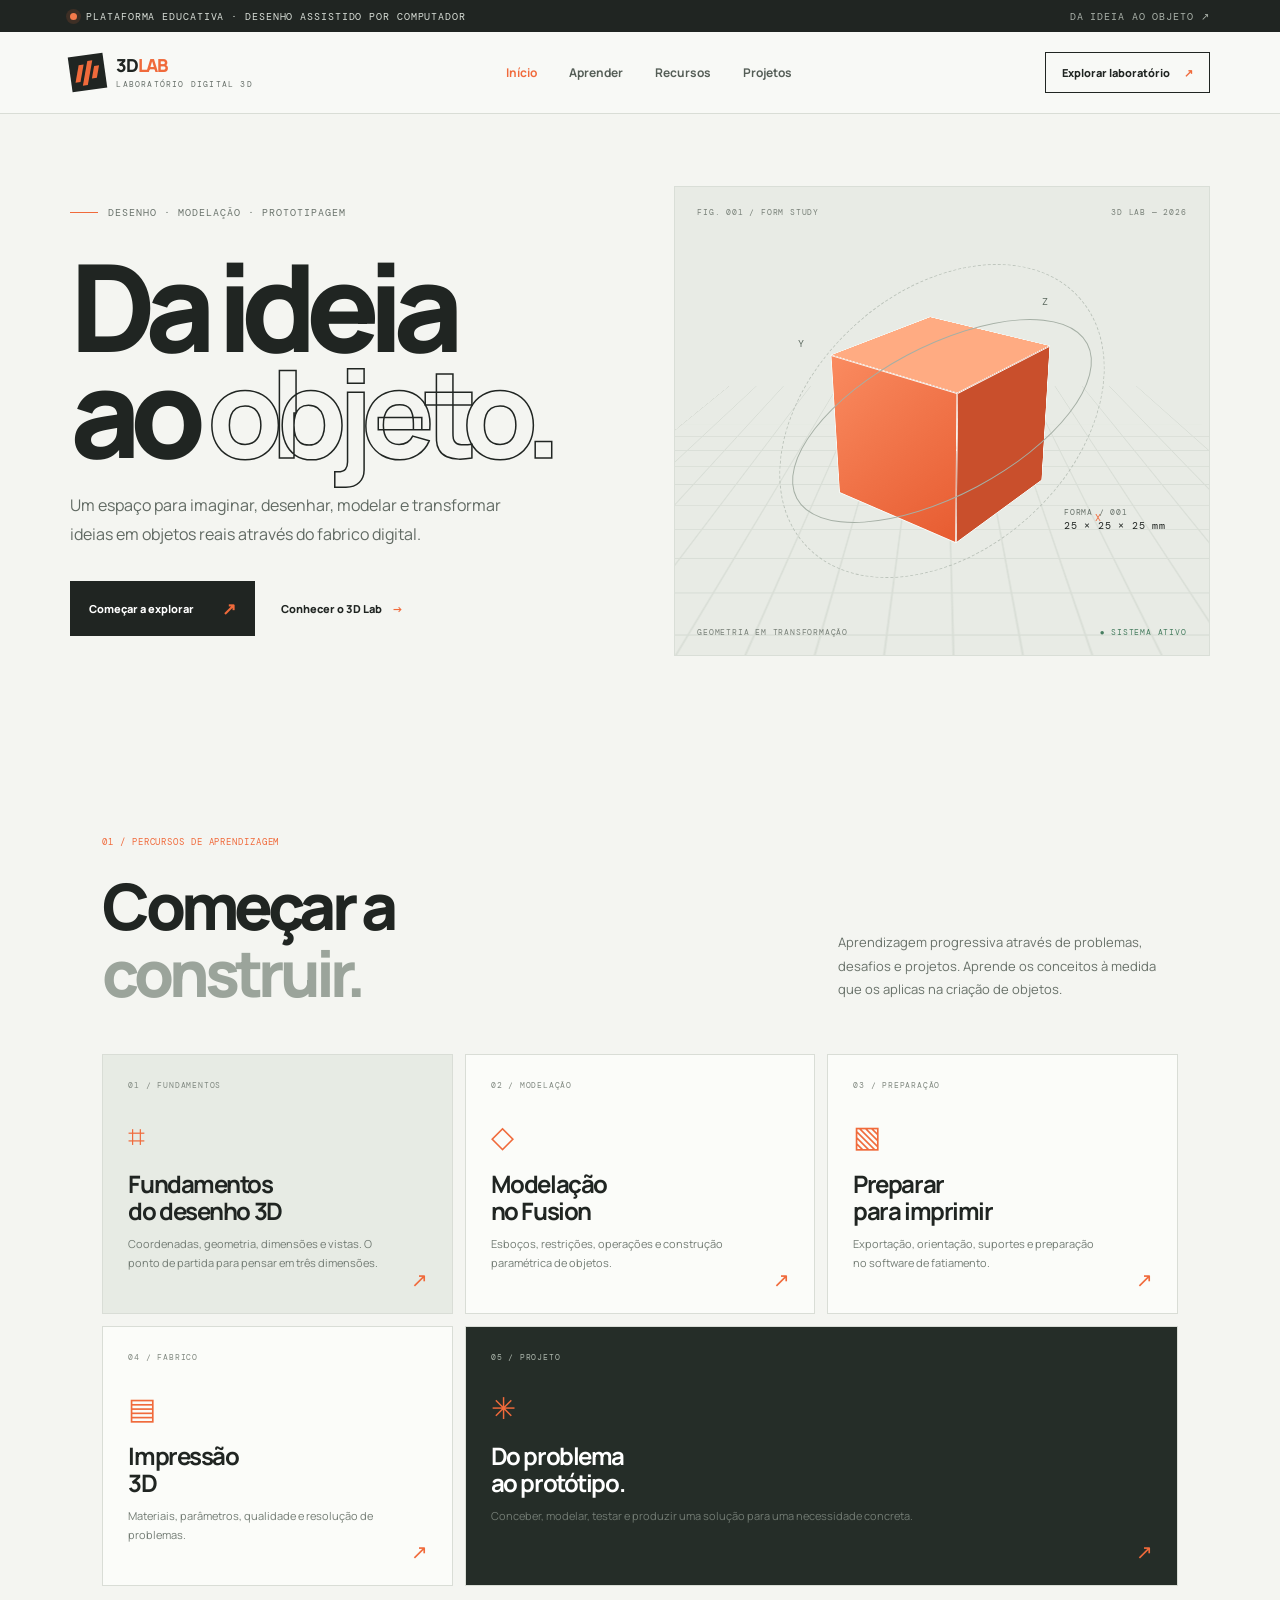
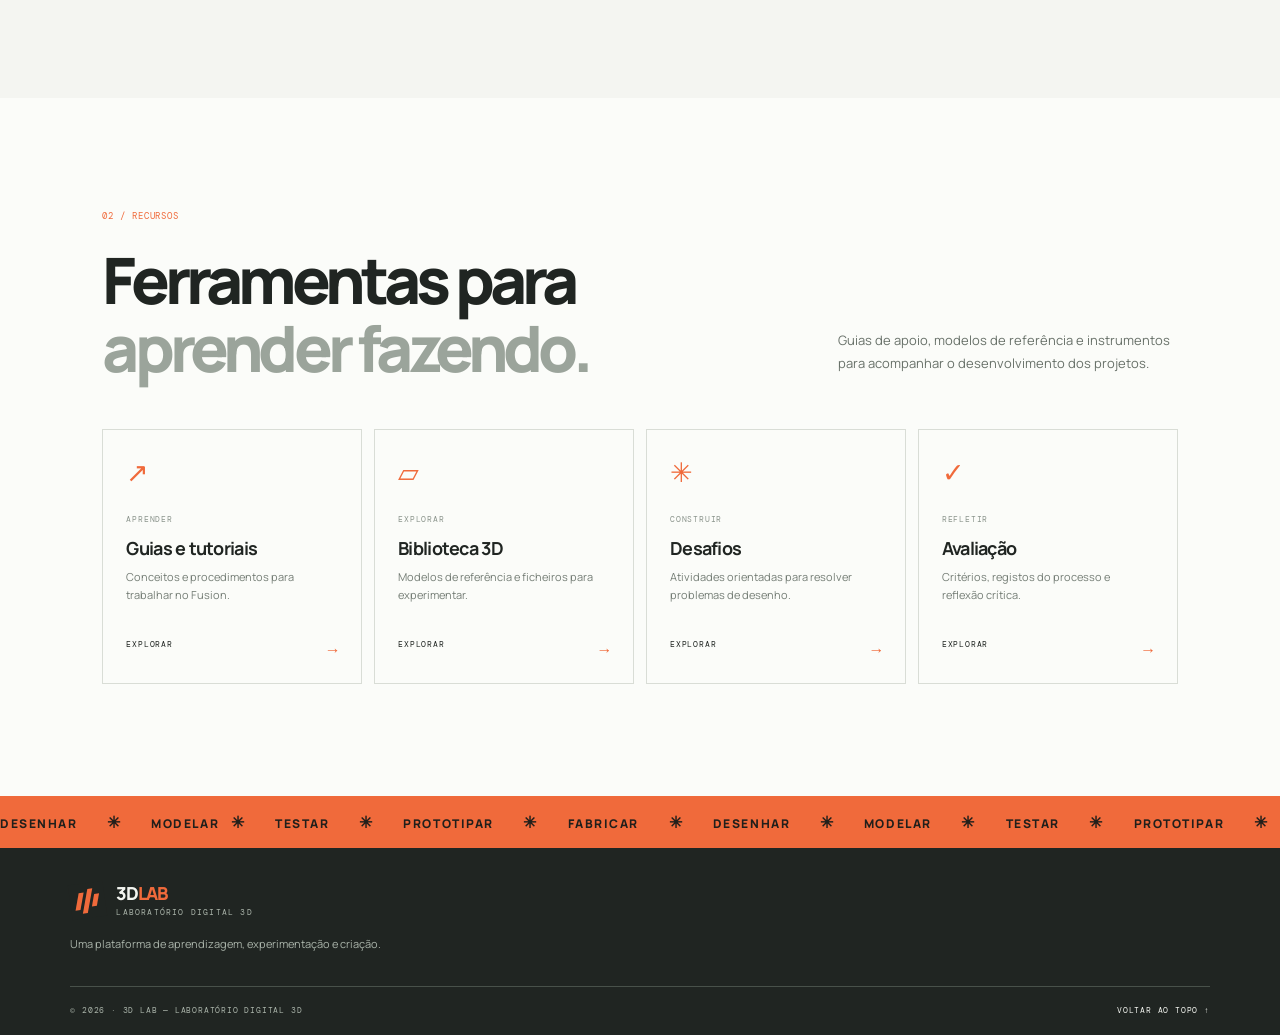
==== commit 05082493: "Add learning pathways and resource links to homepage" ====
--- a/index.html
+++ b/index.html
@@ -61,6 +61,30 @@
       </div>
     </section>
 
+
+    <section class="section learning-section" id="percursos">
+      <div class="section-heading">
+        <div><div class="section-kicker">01 / PERCURSOS DE APRENDIZAGEM</div><h2>Começar a<br><span>construir.</span></h2></div>
+        <p>Aprendizagem progressiva através de problemas, desafios e projetos. Aprende os conceitos à medida que os aplicas na criação de objetos.</p>
+      </div>
+      <div class="module-grid">
+        <a class="module-card module-featured" href="pages/modulo-01.html"><div class="module-number">01 / FUNDAMENTOS</div><div class="module-icon">⌗</div><h3>Fundamentos<br>do desenho 3D</h3><p>Coordenadas, geometria, dimensões e vistas. O ponto de partida para pensar em três dimensões.</p><span class="card-arrow">↗</span></a>
+        <a class="module-card" href="pages/guias.html"><div class="module-number">02 / MODELAÇÃO</div><div class="module-icon">◇</div><h3>Modelação<br>no Fusion</h3><p>Esboços, restrições, operações e construção paramétrica de objetos.</p><span class="card-arrow">↗</span></a>
+        <a class="module-card" href="pages/impressao.html"><div class="module-number">03 / PREPARAÇÃO</div><div class="module-icon">▧</div><h3>Preparar<br>para imprimir</h3><p>Exportação, orientação, suportes e preparação no software de fatiamento.</p><span class="card-arrow">↗</span></a>
+        <a class="module-card" href="pages/impressao.html"><div class="module-number">04 / FABRICO</div><div class="module-icon">▤</div><h3>Impressão<br>3D</h3><p>Materiais, parâmetros, qualidade e resolução de problemas.</p><span class="card-arrow">↗</span></a>
+        <a class="module-card module-wide" href="pages/desafios.html"><div class="module-number">05 / PROJETO</div><div class="module-icon">✳</div><h3>Do problema<br>ao protótipo.</h3><p>Conceber, modelar, testar e produzir uma solução para uma necessidade concreta.</p><span class="card-arrow">↗</span></a>
+      </div>
+    </section>
+    <section class="section resources-section" id="recursos">
+      <div class="section-heading"><div><div class="section-kicker">02 / RECURSOS</div><h2>Ferramentas para<br><span>aprender fazendo.</span></h2></div><p>Guias de apoio, modelos de referência e instrumentos para acompanhar o desenvolvimento dos projetos.</p></div>
+      <div class="resource-grid">
+        <a class="resource-card" href="pages/guias.html"><span class="resource-symbol">↗</span><span class="resource-type">APRENDER</span><h3>Guias e tutoriais</h3><p>Conceitos e procedimentos para trabalhar no Fusion.</p><span class="resource-bottom">EXPLORAR <b>→</b></span></a>
+        <a class="resource-card" href="pages/biblioteca.html"><span class="resource-symbol">▱</span><span class="resource-type">EXPLORAR</span><h3>Biblioteca 3D</h3><p>Modelos de referência e ficheiros para experimentar.</p><span class="resource-bottom">EXPLORAR <b>→</b></span></a>
+        <a class="resource-card" href="pages/desafios.html"><span class="resource-symbol">✳</span><span class="resource-type">CONSTRUIR</span><h3>Desafios</h3><p>Atividades orientadas para resolver problemas de desenho.</p><span class="resource-bottom">EXPLORAR <b>→</b></span></a>
+        <a class="resource-card" href="pages/avaliacao.html"><span class="resource-symbol">✓</span><span class="resource-type">REFLETIR</span><h3>Avaliação</h3><p>Critérios, registos do processo e reflexão crítica.</p><span class="resource-bottom">EXPLORAR <b>→</b></span></a>
+      </div>
+    </section>
+
     <section class="ticker" aria-label="Áreas de trabalho">
       <div>DESENHAR <span>✳</span> MODELAR<span>✳</span> TESTAR <span>✳</span> PROTOTIPAR <span>✳</span> FABRICAR <span>✳</span> DESENHAR <span>✳</span> MODELAR <span>✳</span> TESTAR <span>✳</span> PROTOTIPAR <span>✳</span> FABRICAR <span>✳</span></div>
     </section>
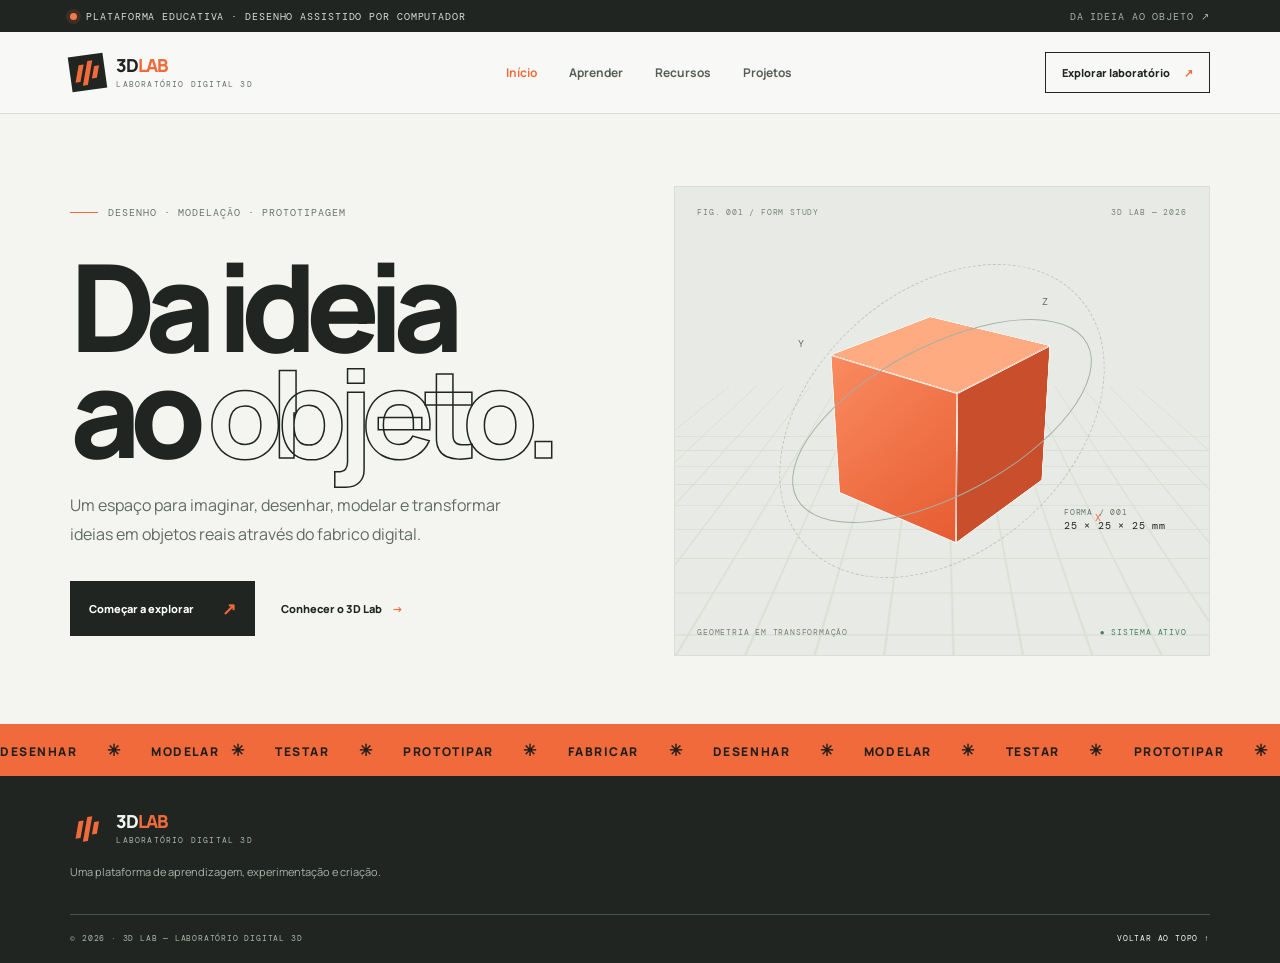
==== commit 6aa8e479: "index.html" ====
--- a/index.html
+++ b/index.html
@@ -61,30 +61,6 @@
       </div>
     </section>
 
-
-    <section class="section learning-section" id="percursos">
-      <div class="section-heading">
-        <div><div class="section-kicker">01 / PERCURSOS DE APRENDIZAGEM</div><h2>Começar a<br><span>construir.</span></h2></div>
-        <p>Aprendizagem progressiva através de problemas, desafios e projetos. Aprende os conceitos à medida que os aplicas na criação de objetos.</p>
-      </div>
-      <div class="module-grid">
-        <a class="module-card module-featured" href="pages/modulo-01.html"><div class="module-number">01 / FUNDAMENTOS</div><div class="module-icon">⌗</div><h3>Fundamentos<br>do desenho 3D</h3><p>Coordenadas, geometria, dimensões e vistas. O ponto de partida para pensar em três dimensões.</p><span class="card-arrow">↗</span></a>
-        <a class="module-card" href="pages/guias.html"><div class="module-number">02 / MODELAÇÃO</div><div class="module-icon">◇</div><h3>Modelação<br>no Fusion</h3><p>Esboços, restrições, operações e construção paramétrica de objetos.</p><span class="card-arrow">↗</span></a>
-        <a class="module-card" href="pages/impressao.html"><div class="module-number">03 / PREPARAÇÃO</div><div class="module-icon">▧</div><h3>Preparar<br>para imprimir</h3><p>Exportação, orientação, suportes e preparação no software de fatiamento.</p><span class="card-arrow">↗</span></a>
-        <a class="module-card" href="pages/impressao.html"><div class="module-number">04 / FABRICO</div><div class="module-icon">▤</div><h3>Impressão<br>3D</h3><p>Materiais, parâmetros, qualidade e resolução de problemas.</p><span class="card-arrow">↗</span></a>
-        <a class="module-card module-wide" href="pages/desafios.html"><div class="module-number">05 / PROJETO</div><div class="module-icon">✳</div><h3>Do problema<br>ao protótipo.</h3><p>Conceber, modelar, testar e produzir uma solução para uma necessidade concreta.</p><span class="card-arrow">↗</span></a>
-      </div>
-    </section>
-    <section class="section resources-section" id="recursos">
-      <div class="section-heading"><div><div class="section-kicker">02 / RECURSOS</div><h2>Ferramentas para<br><span>aprender fazendo.</span></h2></div><p>Guias de apoio, modelos de referência e instrumentos para acompanhar o desenvolvimento dos projetos.</p></div>
-      <div class="resource-grid">
-        <a class="resource-card" href="pages/guias.html"><span class="resource-symbol">↗</span><span class="resource-type">APRENDER</span><h3>Guias e tutoriais</h3><p>Conceitos e procedimentos para trabalhar no Fusion.</p><span class="resource-bottom">EXPLORAR <b>→</b></span></a>
-        <a class="resource-card" href="pages/biblioteca.html"><span class="resource-symbol">▱</span><span class="resource-type">EXPLORAR</span><h3>Biblioteca 3D</h3><p>Modelos de referência e ficheiros para experimentar.</p><span class="resource-bottom">EXPLORAR <b>→</b></span></a>
-        <a class="resource-card" href="pages/desafios.html"><span class="resource-symbol">✳</span><span class="resource-type">CONSTRUIR</span><h3>Desafios</h3><p>Atividades orientadas para resolver problemas de desenho.</p><span class="resource-bottom">EXPLORAR <b>→</b></span></a>
-        <a class="resource-card" href="pages/avaliacao.html"><span class="resource-symbol">✓</span><span class="resource-type">REFLETIR</span><h3>Avaliação</h3><p>Critérios, registos do processo e reflexão crítica.</p><span class="resource-bottom">EXPLORAR <b>→</b></span></a>
-      </div>
-    </section>
-
     <section class="ticker" aria-label="Áreas de trabalho">
       <div>DESENHAR <span>✳</span> MODELAR<span>✳</span> TESTAR <span>✳</span> PROTOTIPAR <span>✳</span> FABRICAR <span>✳</span> DESENHAR <span>✳</span> MODELAR <span>✳</span> TESTAR <span>✳</span> PROTOTIPAR <span>✳</span> FABRICAR <span>✳</span></div>
     </section>
--- a/style.css
+++ b/style.css
@@ -6,3 +6,6 @@
 @media(prefers-reduced-motion:reduce){*,*::before,*::after{scroll-behavior:auto!important;animation-duration:.01ms!important;animation-iteration-count:1!important;transition-duration:.01ms!important}}
 
 body:has(main.section li) main.section li{padding:18px 8px;border-bottom:1px solid #d9ddd6;list-style:none;font-weight:700;font-size:14px}body:has(main.section li) main.section ul{padding:0;margin-top:0}
+
+/* Realce visual da vista selecionada no Módulo 01 */
+.projection.active{border-color:var(--orange);box-shadow:inset 0 0 0 1px var(--orange);background:#fff;}
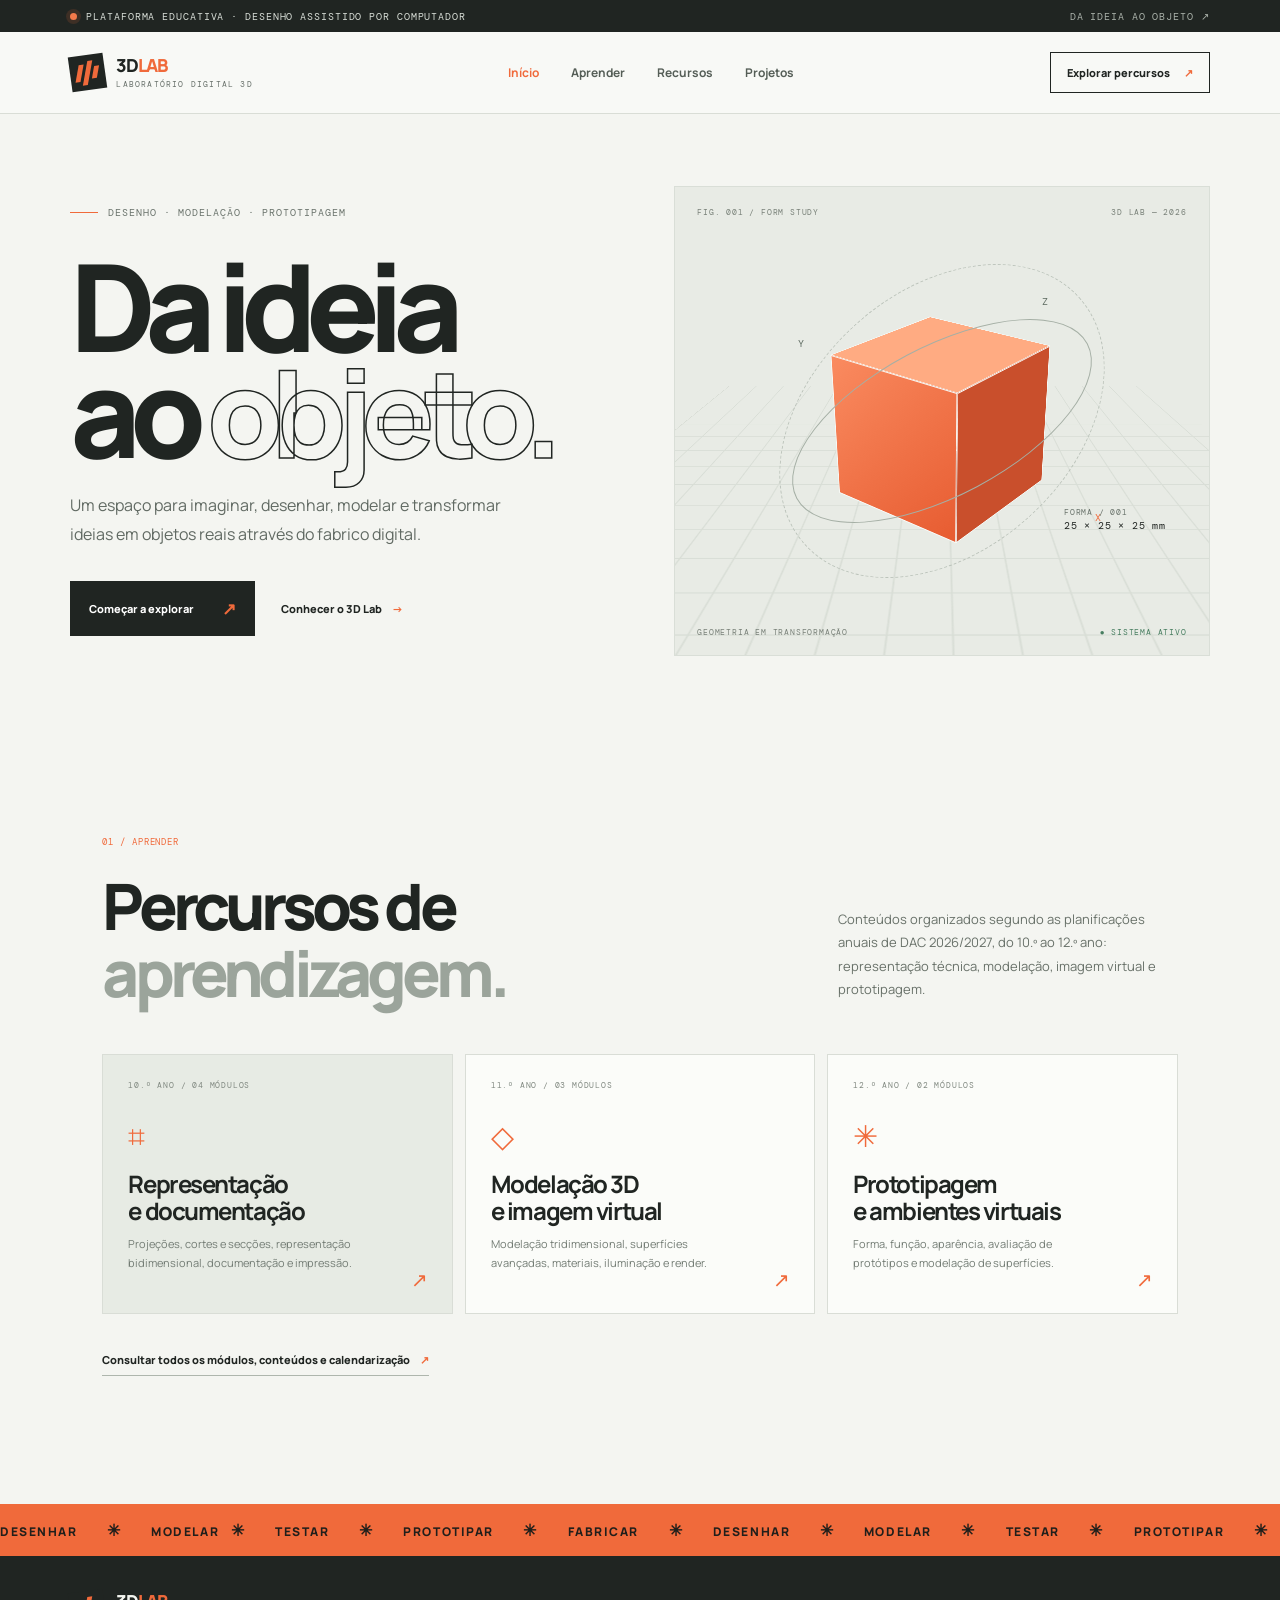
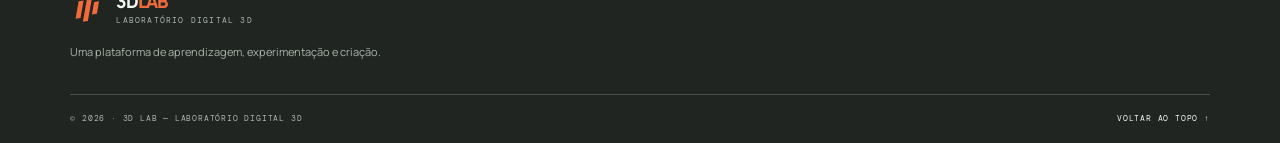
==== commit 02cc2d15: "Reformulate homepage learning block by grade and curriculum" ====
--- a/index.html
+++ b/index.html
@@ -26,11 +26,11 @@
     <button class="menu-toggle" aria-label="Abrir menu" aria-expanded="false">☰</button>
     <nav class="main-nav" aria-label="Navegação principal">
       <a class="active" href="#inicio">Início</a>
-      <a href="#percursos">Aprender</a>
-      <a href="#recursos">Recursos</a>
-      <a href="#sobre">Projetos</a>
+      <a href="pages/aprender.html">Aprender</a>
+      <a href="pages/biblioteca.html">Recursos</a>
+      <a href="pages/desafios.html">Projetos</a>
     </nav>
-    <a class="header-cta" href="#percursos">Explorar laboratório <span>↗</span></a>
+    <a class="header-cta" href="pages/aprender.html">Explorar percursos <span>↗</span></a>
   </header>
 
   <main>
@@ -40,8 +40,8 @@
         <h1>Da ideia<br>ao <span class="outline-word">objeto.</span></h1>
         <p class="hero-lead">Um espaço para imaginar, desenhar, modelar e transformar ideias em objetos reais através do fabrico digital.</p>
         <div class="hero-actions">
-          <a class="button button-dark" href="#percursos">Começar a explorar <span>↗</span></a>
-          <a class="text-link" href="#sobre">Conhecer o 3D Lab <span>→</span></a>
+          <a class="button button-dark" href="pages/aprender.html">Começar a explorar <span>↗</span></a>
+          <a class="text-link" href="pages/aprender.html">Conhecer o 3D Lab <span>→</span></a>
         </div>
       </div>
       <div class="hero-visual" aria-label="Composição gráfica de um objeto geométrico tridimensional">
@@ -61,6 +61,20 @@
       </div>
     </section>
 
+
+    <section class="section learning-section" id="percursos">
+      <div class="section-heading">
+        <div><div class="section-kicker">01 / APRENDER</div><h2>Percursos de<br><span>aprendizagem.</span></h2></div>
+        <p>Conteúdos organizados segundo as planificações anuais de DAC 2026/2027, do 10.º ao 12.º ano: representação técnica, modelação, imagem virtual e prototipagem.</p>
+      </div>
+      <div class="module-grid">
+        <a class="module-card module-featured" href="pages/aprender.html#ano10"><div class="module-number">10.º ANO / 04 MÓDULOS</div><div class="module-icon">⌗</div><h3>Representação<br>e documentação</h3><p>Projeções, cortes e secções, representação bidimensional, documentação e impressão.</p><span class="card-arrow">↗</span></a>
+        <a class="module-card" href="pages/aprender.html#ano11"><div class="module-number">11.º ANO / 03 MÓDULOS</div><div class="module-icon">◇</div><h3>Modelação 3D<br>e imagem virtual</h3><p>Modelação tridimensional, superfícies avançadas, materiais, iluminação e render.</p><span class="card-arrow">↗</span></a>
+        <a class="module-card" href="pages/aprender.html#ano12"><div class="module-number">12.º ANO / 02 MÓDULOS</div><div class="module-icon">✳</div><h3>Prototipagem<br>e ambientes virtuais</h3><p>Forma, função, aparência, avaliação de protótipos e modelação de superfícies.</p><span class="card-arrow">↗</span></a>
+      </div>
+      <p style="margin-top:22px"><a class="underlined-link" href="pages/aprender.html">Consultar todos os módulos, conteúdos e calendarização <span>↗</span></a></p>
+    </section>
+
     <section class="ticker" aria-label="Áreas de trabalho">
       <div>DESENHAR <span>✳</span> MODELAR<span>✳</span> TESTAR <span>✳</span> PROTOTIPAR <span>✳</span> FABRICAR <span>✳</span> DESENHAR <span>✳</span> MODELAR <span>✳</span> TESTAR <span>✳</span> PROTOTIPAR <span>✳</span> FABRICAR <span>✳</span></div>
     </section>
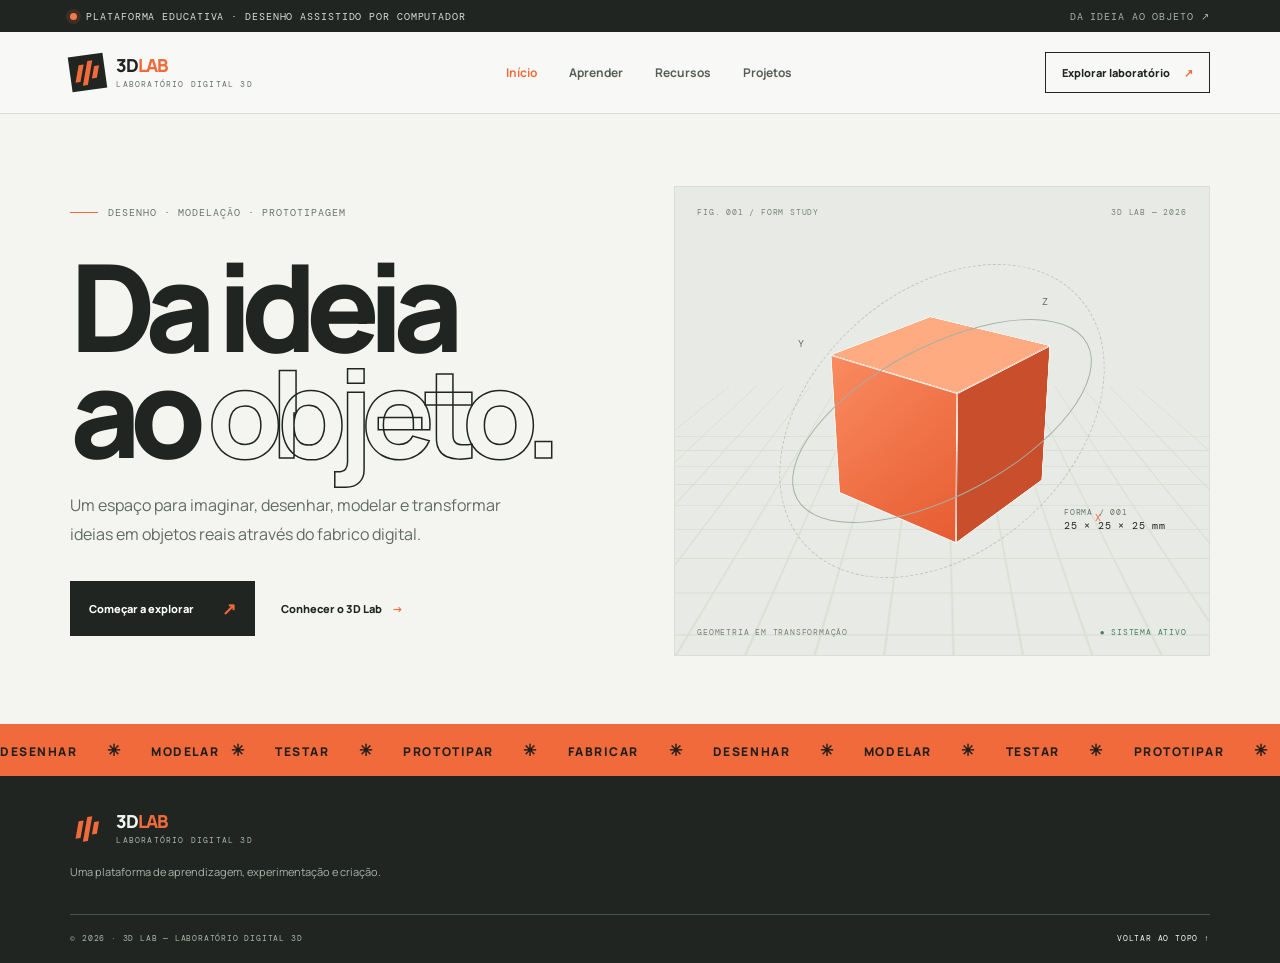
==== commit 1e5a2c72: "index.html" ====
--- a/index.html
+++ b/index.html
@@ -26,11 +26,11 @@
     <button class="menu-toggle" aria-label="Abrir menu" aria-expanded="false">☰</button>
     <nav class="main-nav" aria-label="Navegação principal">
       <a class="active" href="#inicio">Início</a>
-      <a href="pages/aprender.html">Aprender</a>
-      <a href="pages/biblioteca.html">Recursos</a>
-      <a href="pages/desafios.html">Projetos</a>
+      <a href="#percursos">Aprender</a>
+      <a href="#recursos">Recursos</a>
+      <a href="#sobre">Projetos</a>
     </nav>
-    <a class="header-cta" href="pages/aprender.html">Explorar percursos <span>↗</span></a>
+    <a class="header-cta" href="#percursos">Explorar laboratório <span>↗</span></a>
   </header>
 
   <main>
@@ -40,8 +40,8 @@
         <h1>Da ideia<br>ao <span class="outline-word">objeto.</span></h1>
         <p class="hero-lead">Um espaço para imaginar, desenhar, modelar e transformar ideias em objetos reais através do fabrico digital.</p>
         <div class="hero-actions">
-          <a class="button button-dark" href="pages/aprender.html">Começar a explorar <span>↗</span></a>
-          <a class="text-link" href="pages/aprender.html">Conhecer o 3D Lab <span>→</span></a>
+          <a class="button button-dark" href="#percursos">Começar a explorar <span>↗</span></a>
+          <a class="text-link" href="#sobre">Conhecer o 3D Lab <span>→</span></a>
         </div>
       </div>
       <div class="hero-visual" aria-label="Composição gráfica de um objeto geométrico tridimensional">
@@ -61,20 +61,6 @@
       </div>
     </section>
 
-
-    <section class="section learning-section" id="percursos">
-      <div class="section-heading">
-        <div><div class="section-kicker">01 / APRENDER</div><h2>Percursos de<br><span>aprendizagem.</span></h2></div>
-        <p>Conteúdos organizados segundo as planificações anuais de DAC 2026/2027, do 10.º ao 12.º ano: representação técnica, modelação, imagem virtual e prototipagem.</p>
-      </div>
-      <div class="module-grid">
-        <a class="module-card module-featured" href="pages/aprender.html#ano10"><div class="module-number">10.º ANO / 04 MÓDULOS</div><div class="module-icon">⌗</div><h3>Representação<br>e documentação</h3><p>Projeções, cortes e secções, representação bidimensional, documentação e impressão.</p><span class="card-arrow">↗</span></a>
-        <a class="module-card" href="pages/aprender.html#ano11"><div class="module-number">11.º ANO / 03 MÓDULOS</div><div class="module-icon">◇</div><h3>Modelação 3D<br>e imagem virtual</h3><p>Modelação tridimensional, superfícies avançadas, materiais, iluminação e render.</p><span class="card-arrow">↗</span></a>
-        <a class="module-card" href="pages/aprender.html#ano12"><div class="module-number">12.º ANO / 02 MÓDULOS</div><div class="module-icon">✳</div><h3>Prototipagem<br>e ambientes virtuais</h3><p>Forma, função, aparência, avaliação de protótipos e modelação de superfícies.</p><span class="card-arrow">↗</span></a>
-      </div>
-      <p style="margin-top:22px"><a class="underlined-link" href="pages/aprender.html">Consultar todos os módulos, conteúdos e calendarização <span>↗</span></a></p>
-    </section>
-
     <section class="ticker" aria-label="Áreas de trabalho">
       <div>DESENHAR <span>✳</span> MODELAR<span>✳</span> TESTAR <span>✳</span> PROTOTIPAR <span>✳</span> FABRICAR <span>✳</span> DESENHAR <span>✳</span> MODELAR <span>✳</span> TESTAR <span>✳</span> PROTOTIPAR <span>✳</span> FABRICAR <span>✳</span></div>
     </section>
